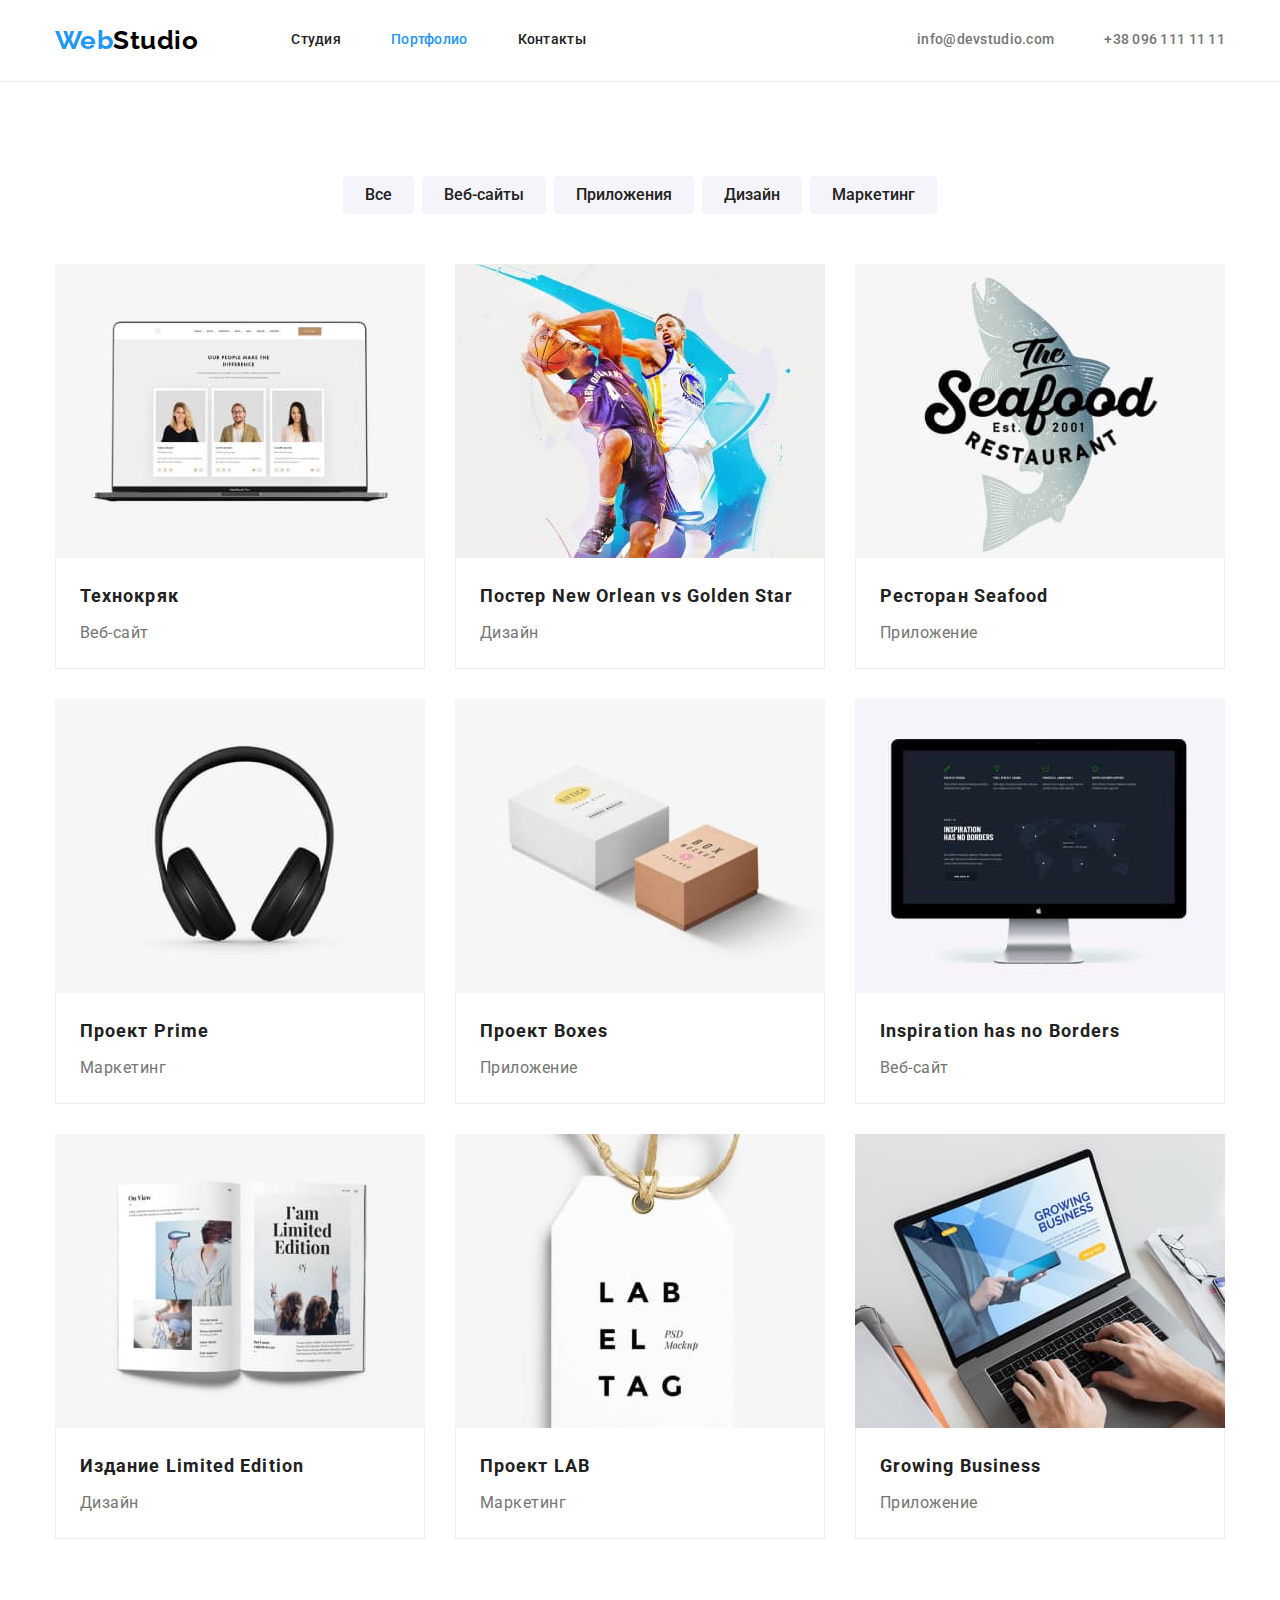
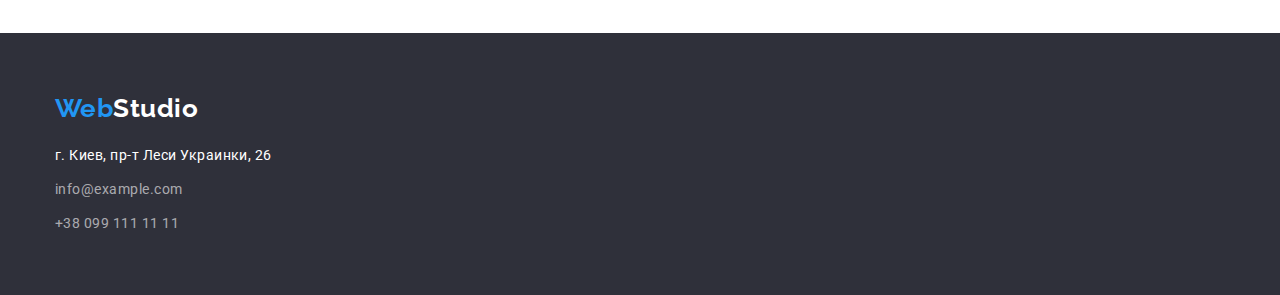
==== portfolio.html @ 33196bab "html add" ====
<!DOCTYPE html>
<html lang="en">
    <head>
        <meta charset="UTF-8">
        <meta http-equiv="X-UA-Compatible" content="IE=edge">
        <meta name="viewport" content="width=device-width, initial-scale=1.0">
        <link rel="stylesheet" href="node_modules/modern-normalize/modern-normalize.css">
        <link rel="preconnect" href="https://fonts.googleapis.com">
        <link rel="preconnect" href="https://fonts.gstatic.com" crossorigin>
        <link href="https://fonts.googleapis.com/css2?family=Raleway:wght@700&family=Roboto:wght@400;500;700;900&display=swap" rel="stylesheet">
        <link rel="stylesheet" href="./css/styles.css">
        <title lang="en">WebStudio</title>
    </head> 
    <body>
        <header class="header">
            <div class="container flex">
                <nav class="header-navigation">
                <a class="logo link" href="./" lang="en"><span class="web">Web</span>Studio</a>
                <ul class="navigation-list list">
                    <li class="navigation-item">
                        <a class="link" href="./index.html">Студия</a>
                    </li>
                    <li class="navigation-item current">
                        <a class="link" href="./portfolio.html">Портфолио</a>
                    </li>
                    <li class="navigation-item">
                        <a class="link" href="">Контакты</a>
                    </li>
                </ul>
                </nav>
                <ul class="contact-list list">
                <li class="contact-item">
                    <a class="link" href="mailto:info@devstudio.com">info@devstudio.com</a>
                </li>
                <li class="contact-item">
                    <a class="link" href="tel:+380961111111">+38 096 111 11 11</a>
                </li>
            </ul></div>
        </header>
        <main>
            <section class="section">
                <div class="container">
                    <h1 class="section-title visually-hidden">Наши работы</h1>
                    <ul class="button-list list">
                        <li class="button-item button">
                            <button class="button-portfolio button" type="button">Все</button>
                        </li>
                        <li class="button-item button">
                            <button class="button-portfolio button" type="button">Веб-сайты</button>
                        </li>
                        <li class="button-item button">
                            <button class="button-portfolio button" type="button">Приложения</button>
                        </li>
                        <li class="button-item button">
                            <button class="button-portfolio button" type="button">Дизайн</button>
                        </li>
                        <li class="button-item button">
                            <button class="button-portfolio button" type="button">Маркетинг</button>
                        </li>
                    </ul>
                    <ul class="works-list list">
                        <li class="work-item">
                            <a href="" class="link">
                                <img class="img-work" src="./images/portfolio/techno.jpg" alt="сайт в интернете" width="370" >
                                <div class="container-border">
                                    <h2 class="work-title">Технокряк</h2>
                                    <p class="work-text">Веб-сайт</p>
                                </div>
                            </a>
                        </li>
                        <li class="work-item">
                            <a href="" class="link">
                                <img class="img-work" src="./images/portfolio/game.jpg" alt="постер команды" width="370" >
                                <div class="container-border">
                                    <h2 class="work-title">Постер <span lang="en">New Orlean vs Golden Star</span></h2>
                                    <p class="work-text">Дизайн</p>
                                </div>
                            </a>
                        </li>
                        <li class="work-item">
                            <img class="img-work" src="./images/portfolio/seafood.jpg" alt="логотип ресторана" width="370" >
                            <div class="container-border">
                                <h2 class="work-title">Ресторан <span lang="en">Seafood</span></h2>
                                <p class="work-text">Приложение</p>
                            </div>
                        </li>
                        <li class="work-item">
                            <a href="" class="link">
                                <img class="img-work" src="./images/portfolio/headphone.jpg" alt="наушники" width="370">
                                <div class="container-border">
                                    <h2 class="work-title">Проект <span lang="en">Prime</span></h2>
                                    <p class="work-text">Маркетинг</p>
                                </div>
                                
                            </a>
                        </li>
                        <li class="work-item">
                            <a href="" class="link">
                                <img class="img-work" src="./images/portfolio/boxes.jpg" alt="две коробки" width="370" >
                                <div class="container-border">
                                    <h2 class="work-title">Проект <span lang="en">Boxes</span></h2>
                                    <p class="work-text">Приложение</p>
                                </div>
                                
                            </a>
                        </li>
                        <li class="work-item">
                            <a href="" class="link">
                                <img class="img-work" src="./images/portfolio/display.jpg" alt="дисплей" width="370" >
                                <div class="container-border">
                                    <h2 class="work-title" lang="en">Inspiration has no Borders</h2>
                                    <p class="work-text">Веб-сайт</p>
                                </div>
                            </a>
                        </li>
                        <li class="work-item">
                            <a href="" class="link">
                                <img class="img-work" src="./images/portfolio/book.jpg" alt="открытая книга" width="370" >
                                <div class="container-border">
                                    <h2 class="work-title">Издание <span lang="en">Limited Edition</span></h2>
                                    <p class="work-text">Дизайн</p>
                                </div>
                            </a>
                        </li>
                        <li class="work-item">
                            <a href="" class="link">
                                <img class="img-work" src="./images/portfolio/tag.jpg" alt="бирка" width="370" >
                                <div class="container-border">
                                    <h2 class="work-title">Проект <span lang="en">LAB</span></h2>
                                    <p class="work-text">Маркетинг</p>
                                </div>
                            </a>
                        </li>
                        <li class="work-item">
                            <a href="" class="link">
                                <img class="img-work" src="./images/portfolio/business.jpg" alt="ноутбук" width="370" >
                                <div class="container-border">
                                    <h2 class="work-title" lang="en">Growing Business</h2>
                                    <p class="work-text">Приложение</p>
                                </div>
                            </a>
                        </li>
                    </ul>
                </div>
            </section>
        </main>
        <footer class="section footer">
            <div class="container">
                <a class="link logo" href="./" lang="en"><span class="web">Web</span>Studio</a>
                <address class="address">
                    <ul class="address-list list">
                        <li class="address-item">
                            <a class="link map" href="https://goo.gl/maps/JpqHF6euzhfDJc6Z8">г. Киев, пр-т Леси Украинки, 26</a>
                        </li>
                        <li class="address-item">
                            <a class="link mail" href="mailto:info@example.com">info@example.com</a>
                        </li>
                        <li class="address-item">
                            <a class="link tel" href="tel:+380991111111">+38 099 111 11 11</a>
                        </li>
                    </ul>
                </address>
            </div>
        </footer>
    </body>
</html>
---- css/styles.css ----
/* Variable */

:root {
    --title-color: #212121;
    --basic-background: #FFFFFF;
    --basic-color: #757575;
    --attention-color: #2196F3;
    --logo-color: #000000;
    --attention-background: #2F303A;
    --second-background: #F5F4FA;
    --border-color: #EEEEEE;
}

/* Utilities */

.list {
    list-style: none;
    padding-left: 0;
    margin: 0;
}

.link {
    text-decoration: none;
    color: inherit;
}

.visually-hidden {
    position: absolute;
    width: 1px;
    height: 1px;
    margin: -1px;
    border: 0;
    padding: 0;
    white-space: nowrap;
    clip-path: inset(100%);
    clip: rect(0 0 0 0);
    overflow: hidden;
}

.button {
    color: inherit;
    font-family: inherit;
    font-size: 16px;
    border: none;
    background-color: none;
    cursor: pointer;
    text-align: center;
}

.address {
    font-style: inherit;
}

h1, h2, h3, h4, h5, h6, p {
    margin: 0;
}

/* Common styles */

body {
color: var(--basic-color);
background-color: var(--basic-background);
font-family: 'Roboto', sans-serif;
font-size: 16px;
font-weight: 400;
letter-spacing: 0.03em;
margin: 0;
}

.section-title {
    color: var(--title-color);
    font-size: 36px;
    line-height: 1.17;
    text-align: center;
    margin-bottom: 50px;
}

.section {
    padding-top: 94px;
    padding-bottom: 94px;
}

.container {
    width: 1200px;
    margin-left: auto;
    margin-right: auto;
    padding-left: 15px;
    padding-right: 15px;
    box-sizing: border-box;
}

/* styling header */

.logo {
color: var(--logo-color);
font-family: 'Raleway', sans-serif;
font-size: 26px;
font-weight: 700;
line-height: 1.19;
margin-right: 93px;
}

.web {
color: var(--attention-color);
}

.navigation-list,
.contact-list,
.header-navigation,
.flex {
    display: flex;
    align-items: center;
}

.header {
    border-bottom-width: 1px;
    border-bottom-style: solid;
    border-bottom-color: #ECECEC;
    padding-top: 25px;
    padding-bottom: 25px;
}

.flex {
    justify-content: space-between;
}

.navigation-item + .navigation-item,
.contact-item + .contact-item {
    margin-left: 50px;
}

.navigation-item,
.contact-item {
    font-size: 14px;
    font-weight: 500;
    line-height: 1.14;
    letter-spacing: 0.02em;
}

.navigation-item>.link:hover,
.navigation-item>.link:focus,
.navigation-item.current,
.contact-item>.link:hover,
.contact-item>.link:focus {
    color: var(--attention-color);
}

.navigation-item {
    color: var(--title-color);
}

/* styling hero */

.section.hero {
    background-color: var(--attention-background);
    letter-spacing: 0.06em;
    padding-top: 200px;
    padding-bottom: 200px;
}

.container.hero {
max-width: 696px;
text-align: center;
}

.section-title.hero {
    color: var(--basic-background);
    font-size: 44px;
    font-weight: 900;
    line-height: 1.36;
    text-transform: uppercase;
    text-align: center;
    margin-bottom: 40px;
}

.button.hero {
    color: var(--basic-background);
    background-color: var(--attention-color);
    font-weight: 700;
    line-height: 1.87;
    padding: 10px 32px;
    border-radius: 4px;
    /* drop-shadow */
    }

.button.hero:hover,
.button.hero:focus {
    color: var(--attention-color);
    background-color: var(--basic-background);
}

/* styling section-principle */

.principles-list {
    display: flex;
}

.principle-item + .principle-item {
    margin-left: 30px;
}

.principle-title {
    color: var(--title-color);
    font-size: 14px;
    line-height: 1.14;
    text-transform: uppercase;
    margin-bottom: 10px;
}

.principle-text {
    font-size: 14px;
    line-height: 1.71;
}

/* styling section-specialization */

.section.specialization {
    padding-top: 0;
}

.specialization-list {
    display: flex;
}

.specialization-item + .specialization-item {
    margin-left: 30px;
}

/* styling section-staff */

.section.staff {
    background-color: var(--second-background);
}

.staff-list {
    display: flex;
}

.staff-item + .staff-item {
    margin-left: 30px;
}

.staff-item {
    box-shadow: 0px 1px 3px rgba(0, 0, 0, 0.12), 
                0px 1px 1px rgba(0, 0, 0, 0.14), 
                0px 2px 1px rgba(0, 0, 0, 0.2);
    border-radius: 0px 0px 4px 4px;
    
}

.img-staff {
    display: block;
}

.staff-container {
    background-color: var(--basic-background);
    border-radius: inherit;
    padding: 30px 0;
    text-align: center;
    line-height: 1.19;
}

.staff-name {
    color: var(--title-color);
    font-size: 16px;
    font-weight: 500;
    margin-bottom: 10px;
}

/* styling our clients */



/* styling footer */

.footer {
    background-color: var(--attention-background);
    padding-top: 60px;
    padding-bottom: 60px;
}

.footer .logo {
    color: var(--basic-background);
    margin-right: 0;
    margin-bottom: 20px;
    display: block;
}

.address-item {
    color: rgba(255, 255, 255, 0.6);
    font-size: 14px;
    line-height: 1.71;
}

.map {
    color: var(--basic-background);
}

.address-item + .address-item {
    margin-top: 10px;
}

.address-item>.link:hover,
.address-item>.link:focus {
    color: var(--attention-color);
}

/* styling portfolio */

.button-list {
    display: flex;
    justify-content: center;
    margin-bottom: 50px;
}

.button-item + .button-item {
    margin-left: 8px;
}

.button-portfolio {
    color: var(--title-color);
    background-color: var(--second-background);
    font-weight: 500;
    line-height: 1.63;
    padding: 6px 22px;
    border-radius: 4px;
}

.button-portfolio:hover,
.button-portfolio:focus {
    color: var(--basic-background);
    background-color: var(--attention-color);
    box-shadow: 0px 3px 1px rgba(0, 0, 0, 0.1), 
                0px 1px 2px rgba(0, 0, 0, 0.08), 
                0px 2px 2px rgba(0, 0, 0, 0.12);
}

.works-list {
    display: flex;
    flex-wrap: wrap;
    margin: -15px;
}

.work-item {
    margin: 15px;
}

.work-item:hover,
.work-item:focus {
    box-shadow: 0px 1px 1px rgba(0, 0, 0, 0.12),
                0px 4px 4px rgba(0, 0, 0, 0.06),
                1px 4px 6px rgba(0, 0, 0, 0.16);
}

.container-border {
    padding: 20px 24px;
    border-color: var(--border-color);
    border-width: 1px;
    border-style: solid;
    padding-bottom: 20px;
    border-top-width: 0;
}

.img-work {
    display: block;
}

.work-title {
    color: var(--title-color);
    font-size: 18px;
    line-height: 2;
    letter-spacing: 0.06em;
    padding-bottom: 4px;
}

.work-text {
    line-height: 1.87;
}
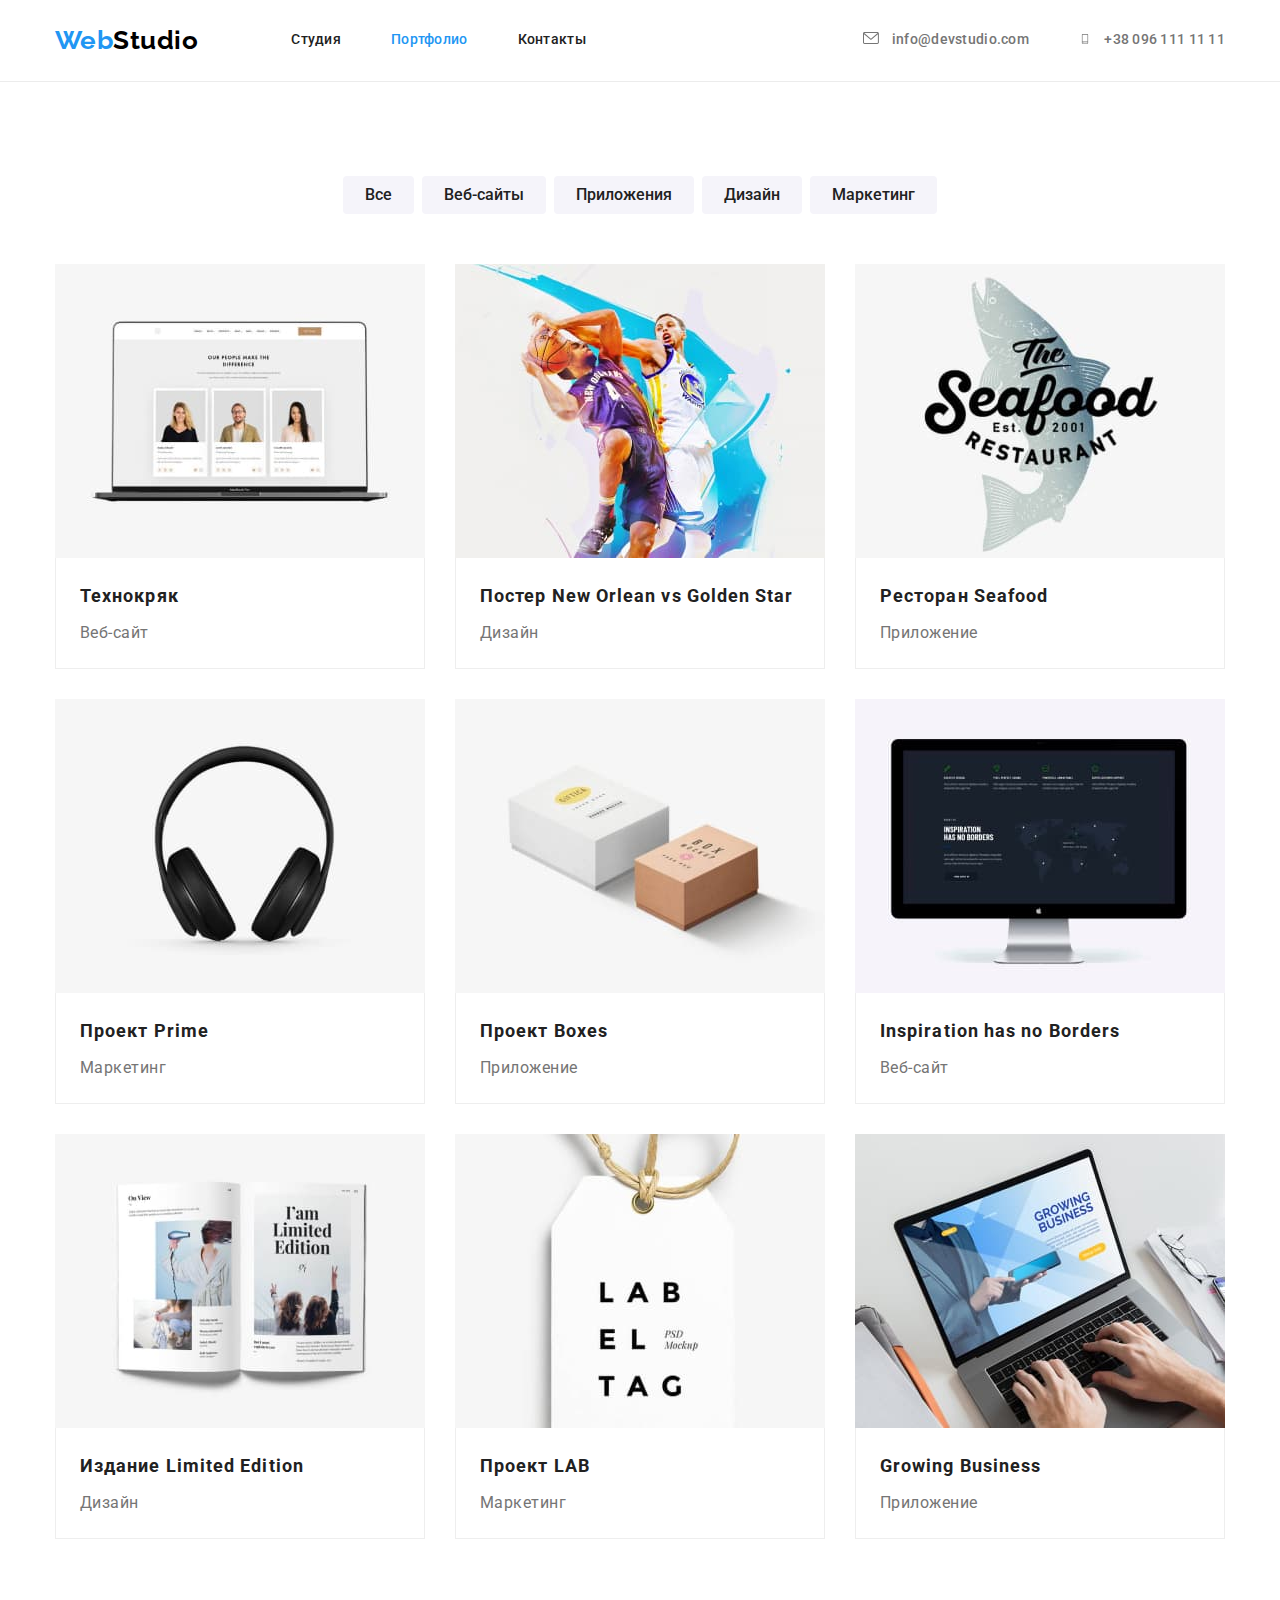
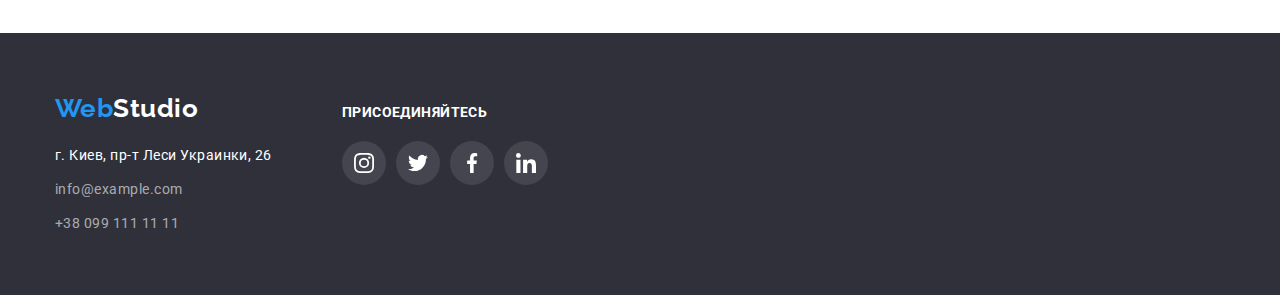
==== commit 6be3072f: "finaly work" ====
--- a/portfolio.html
+++ b/portfolio.html
@@ -14,29 +14,39 @@
     <body>
         <header class="header">
             <div class="container flex">
-                <nav class="header-navigation">
+              <nav class="header-navigation">
                 <a class="logo link" href="./" lang="en"><span class="web">Web</span>Studio</a>
                 <ul class="navigation-list list">
-                    <li class="navigation-item">
-                        <a class="link" href="./index.html">Студия</a>
-                    </li>
-                    <li class="navigation-item current">
-                        <a class="link" href="./portfolio.html">Портфолио</a>
-                    </li>
-                    <li class="navigation-item">
-                        <a class="link" href="">Контакты</a>
-                    </li>
+                  <li class="navigation-item">
+                    <a class="link" href="./index.html">Студия</a>
+                  </li>
+                  <li class="navigation-item current">
+                    <a class="link" href="./portfolio.html">Портфолио</a>
+                  </li>
+                  <li class="navigation-item">
+                    <a class="link" href="">Контакты</a>
+                  </li>
                 </ul>
-                </nav>
-                <ul class="contact-list list">
+              </nav>
+              <ul class="contact-list list">
                 <li class="contact-item">
-                    <a class="link" href="mailto:info@devstudio.com">info@devstudio.com</a>
+                  <a class="mail link" href="mailto:info@devstudio.com">
+                    <svg 
+                       class="mail-icon" width="16" height="12">
+                      <use href="./images/svg/symbol-defs.svg#icon-envelope"></use>
+                    </svg>
+                    info@devstudio.com</a>
                 </li>
                 <li class="contact-item">
-                    <a class="link" href="tel:+380961111111">+38 096 111 11 11</a>
+                  <a class="tel link" href="tel:+380961111111">
+                    <svg class="tel-icon" width="12" height="10">
+                      <use href="./images/svg/symbol-defs.svg#icon-smartphone"></use>
+                    </svg>
+                    +38 096 111 11 11</a>
                 </li>
-            </ul></div>
-        </header>
+              </ul>
+            </div>
+          </header>
         <main>
             <section class="section">
                 <div class="container">
@@ -144,23 +154,71 @@
                 </div>
             </section>
         </main>
-        <footer class="section footer">
+        <footer class="footer">
             <div class="container">
-                <a class="link logo" href="./" lang="en"><span class="web">Web</span>Studio</a>
+              <div class="address-container">
+                <a class="logo link" href="./" lang="en"><span class="web">Web</span>Studio</a>
                 <address class="address">
-                    <ul class="address-list list">
-                        <li class="address-item">
-                            <a class="link map" href="https://goo.gl/maps/JpqHF6euzhfDJc6Z8">г. Киев, пр-т Леси Украинки, 26</a>
-                        </li>
-                        <li class="address-item">
-                            <a class="link mail" href="mailto:info@example.com">info@example.com</a>
-                        </li>
-                        <li class="address-item">
-                            <a class="link tel" href="tel:+380991111111">+38 099 111 11 11</a>
-                        </li>
-                    </ul>
+                  <ul class="address-list list">
+                    <li class="address-item">
+                      <a class="link map" href="https://goo.gl/maps/JpqHF6euzhfDJc6Z8"
+                        >г. Киев, пр-т Леси Украинки, 26</a>
+                    </li>
+                    <li class="address-item">
+                      <a class="link mail" href="mailto:info@example.com">info@example.com</a>
+                    </li>
+                    <li class="address-item">
+                      <a class="link tel" href="tel:+380991111111">+38 099 111 11 11</a>
+                    </li>
+                  </ul>
                 </address>
+              </div>
+              <div class="social-container">
+                <h3 class="social-title">присоединяйтесь</h3>
+                <ul class="icon-list list">
+                  <li class="icon-item">
+                    <a  class="social-link link" 
+                        href="https://www.instagram.com" 
+                        target="_blank" 
+                        rel="noreferer noopener">
+                      <svg class="social-icon" width="20" height="20">
+                        <use href="./images/svg/symbol-defs.svg#icon-instagram"></use>
+                      </svg>
+                    </a>
+                  </li>
+                  <li class="icon-item">
+                    <a  class="social-link link" 
+                        href="https://twitter.com" 
+                        target="_blank" 
+                        rel="noreferer noopener">
+                      <svg class="social-icon" width="20" height="20">
+                        <use href="./images/svg/symbol-defs.svg#icon-twitter" ></use>
+                      </svg>
+                    </a>
+                  </li>
+                  <li class="icon-item">
+                    <a  class="social-link link" 
+                        href="https://uk-ua.facebook.com" 
+                        target="_blank" 
+                        rel="noreferer noopener">
+                      <svg class="social-icon" width="20" height="20">
+                        <use href="./images/svg/symbol-defs.svg#icon-facebook"></use>
+                      </svg> 
+                    </a>
+                  </li>
+                  <li class="icon-item">
+                    <a  class="social-link link" 
+                        href="https://www.linkedin.com" 
+                        target="_blank" 
+                        rel="noreferer noopener">
+                      <svg class="social-icon" width="20" height="20">
+                        <use href="./images/svg/symbol-defs.svg#icon-linkedin"></use>
+                      </svg>
+                    </a>
+                  </li>
+                </ul>
+              </div>
             </div>
-        </footer>
+          </footer>
     </body>
 </html>--- a/css/styles.css
+++ b/css/styles.css
@@ -9,6 +9,7 @@
     --attention-background: #2F303A;
     --second-background: #F5F4FA;
     --border-color: #EEEEEE;
+    --svg-color: #AFB1B8;
 }
 
 /* Utilities */
@@ -137,6 +138,12 @@
     letter-spacing: 0.02em;
 }
 
+.mail-icon, 
+.tel-icon {
+fill: currentColor;
+margin-right: 10px;
+}
+
 .navigation-item>.link:hover,
 .navigation-item>.link:focus,
 .navigation-item.current,
@@ -153,9 +160,23 @@
 
 .section.hero {
     background-color: var(--attention-background);
+    background-image: 
+        linear-gradient(
+            to right,
+            rgba(47, 48, 58, 0.4),
+            rgba(47, 48, 58, 0.4)
+            ),
+        url(../images/background-img.jpg);
+    background-repeat: no-repeat;
+    background-size: cover;
+    background-position: center;
+    
     letter-spacing: 0.06em;
     padding-top: 200px;
     padding-bottom: 200px;
+    max-width: 1600px;
+    margin-left: auto;
+    margin-right: auto;
 }
 
 .container.hero {
@@ -180,8 +201,7 @@
     line-height: 1.87;
     padding: 10px 32px;
     border-radius: 4px;
-    /* drop-shadow */
-    }
+}
 
 .button.hero:hover,
 .button.hero:focus {
@@ -199,6 +219,13 @@
     margin-left: 30px;
 }
 
+.principle-icon {
+    padding: 25px 100px;
+    margin-bottom: 30px;
+    background-color: var(--second-background);
+    border-radius: 4px;
+}
+
 .principle-title {
     color: var(--title-color);
     font-size: 14px;
@@ -244,8 +271,7 @@
     box-shadow: 0px 1px 3px rgba(0, 0, 0, 0.12), 
                 0px 1px 1px rgba(0, 0, 0, 0.14), 
                 0px 2px 1px rgba(0, 0, 0, 0.2);
-    border-radius: 0px 0px 4px 4px;
-    
+    border-radius: 0px 0px 4px 4px;    
 }
 
 .img-staff {
@@ -255,9 +281,9 @@
 .staff-container {
     background-color: var(--basic-background);
     border-radius: inherit;
-    padding: 30px 0;
+    padding: 30px 32px;
     text-align: center;
-    line-height: 1.19;
+    line-height: 1.19; 
 }
 
 .staff-name {
@@ -267,9 +293,60 @@
     margin-bottom: 10px;
 }
 
+.staff-position {
+    margin-bottom: 16px;
+}
+
+.social-link {
+    width: 44px;
+    height: 44px;
+    color: var(--svg-color);
+    background-color: inherit;
+    border-radius: 50%;
+    display: flex;
+    justify-content: center;   
+    align-items: center;
+}
+
+.social-link:hover,
+.social-link:focus {
+    color: var(--basic-background);
+    background-color: var(--attention-color);
+}
+
+.social-icon {
+    fill: currentColor;
+}
+
+
 /* styling our clients */
 
-
+.client-list {
+    display: flex;
+}
+
+.client-link {
+    display: block;
+    border-width: 1px;
+    border-radius: 4px;
+    color: var(--svg-color);
+    border-color: var(--svg-color);
+    border-style: solid;
+}
+
+.client-item + .client-item {
+    margin-left: 30px;
+}
+
+.client-icon {
+    fill: currentColor;  
+}
+
+.client-link:hover,
+.client-link:focus {
+    color: var(--attention-color);
+    border-color: var(--attention-color);
+}
 
 /* styling footer */
 
@@ -303,6 +380,45 @@
 .address-item>.link:hover,
 .address-item>.link:focus {
     color: var(--attention-color);
+}
+
+.social-title {
+    color: var(--basic-background);
+    font-size: 14px;
+    text-transform: uppercase;
+    line-height: 1.14;
+    letter-spacing: 0.03em;
+    margin-bottom: 20px;
+}
+
+.icon-list {
+    display: flex;
+}
+
+.icon-item + .icon-item {
+    margin-left: 10px;
+}
+
+.footer>.container {
+    display: flex;
+}
+
+.address-container {
+    margin-right: 70px;
+}
+
+.social-container {
+    padding-top: 12px;
+}
+
+.footer .social-link {
+    color: var(--basic-background);
+    background-color: rgba(255, 255, 255, 0.1);
+}
+
+.footer .social-link:hover,
+.footer .social-link:focus {
+    background-color: var(--attention-color);
 }
 
 /* styling portfolio */
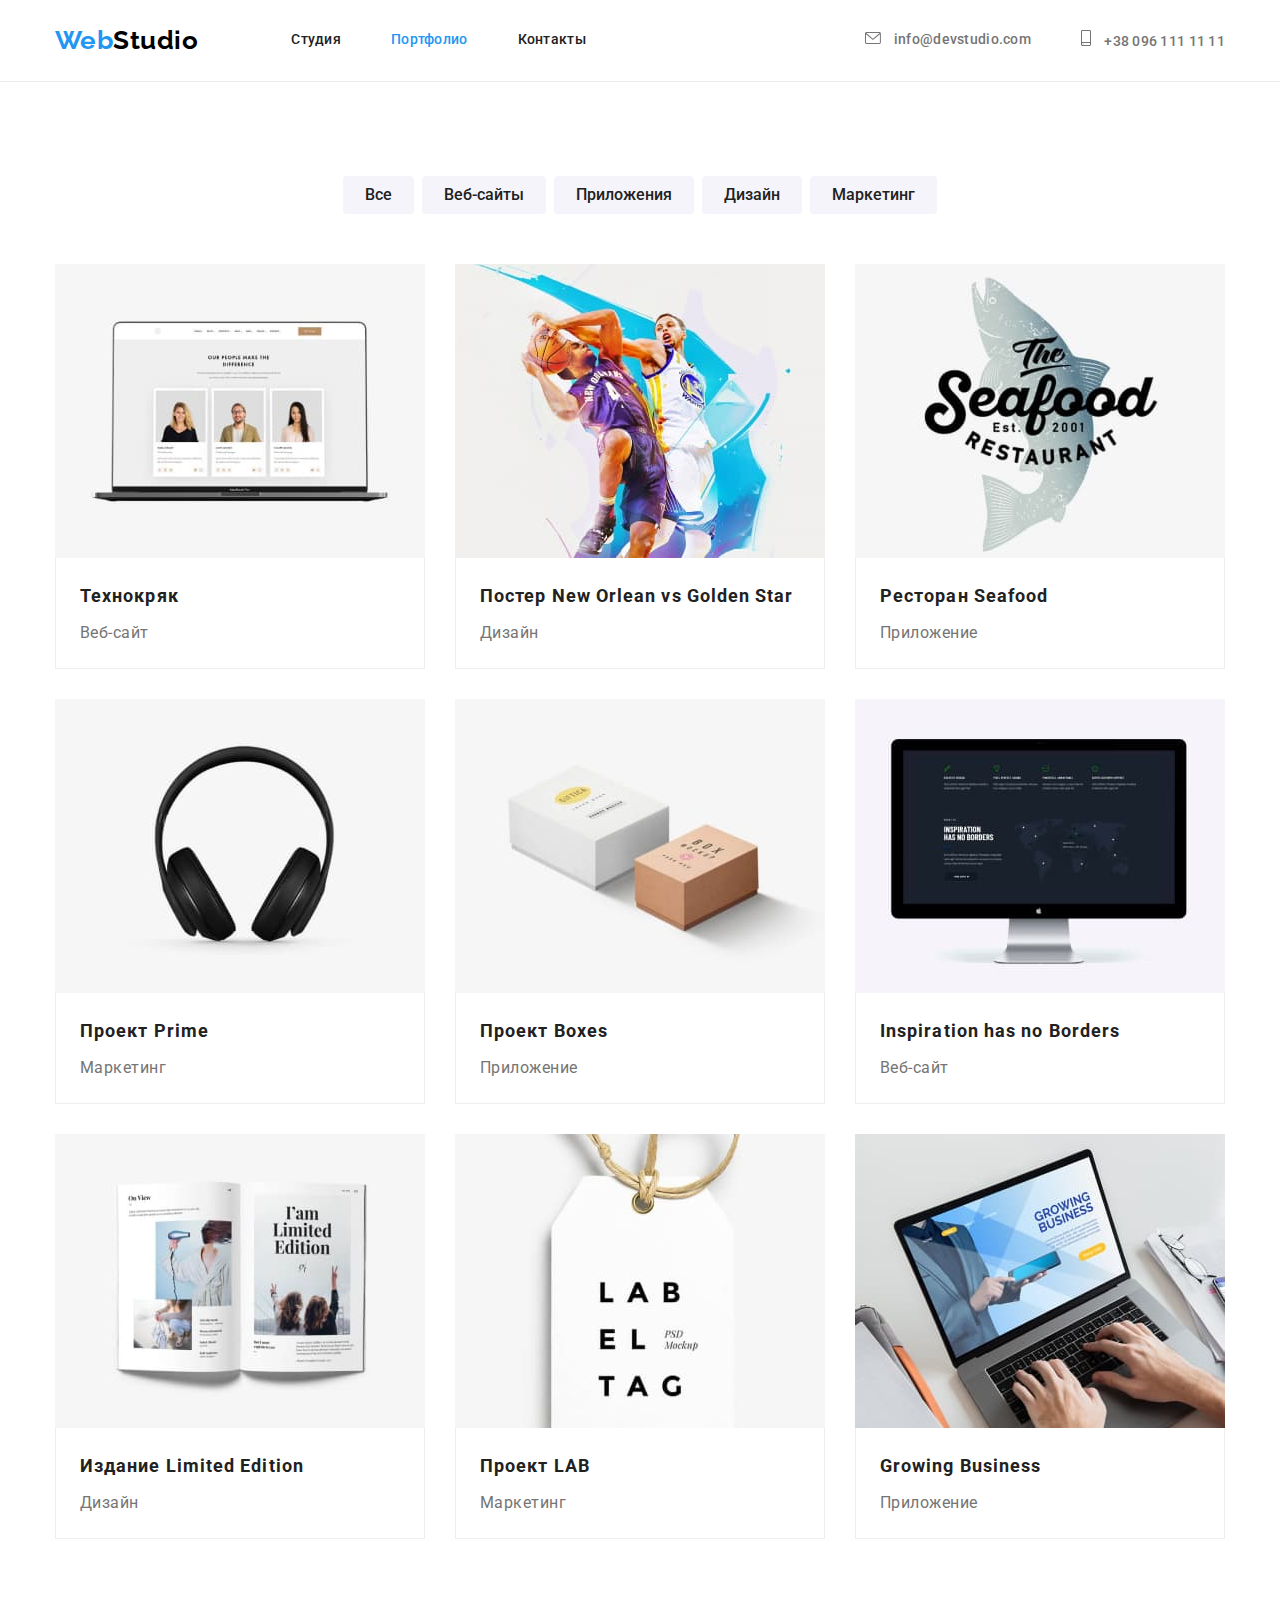
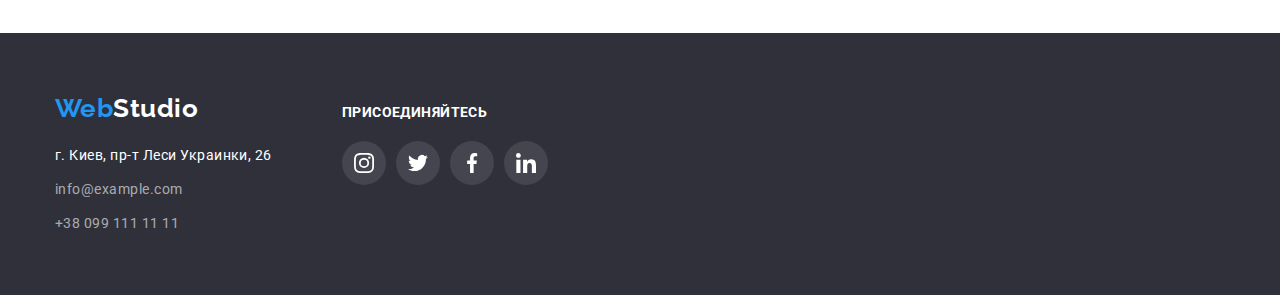
==== commit 56282e5a: "fixed size icon" ====
--- a/portfolio.html
+++ b/portfolio.html
@@ -39,7 +39,7 @@
                 </li>
                 <li class="contact-item">
                   <a class="tel link" href="tel:+380961111111">
-                    <svg class="tel-icon" width="12" height="10">
+                    <svg class="tel-icon" width="10" height="16">
                       <use href="./images/svg/symbol-defs.svg#icon-smartphone"></use>
                     </svg>
                     +38 096 111 11 11</a>
